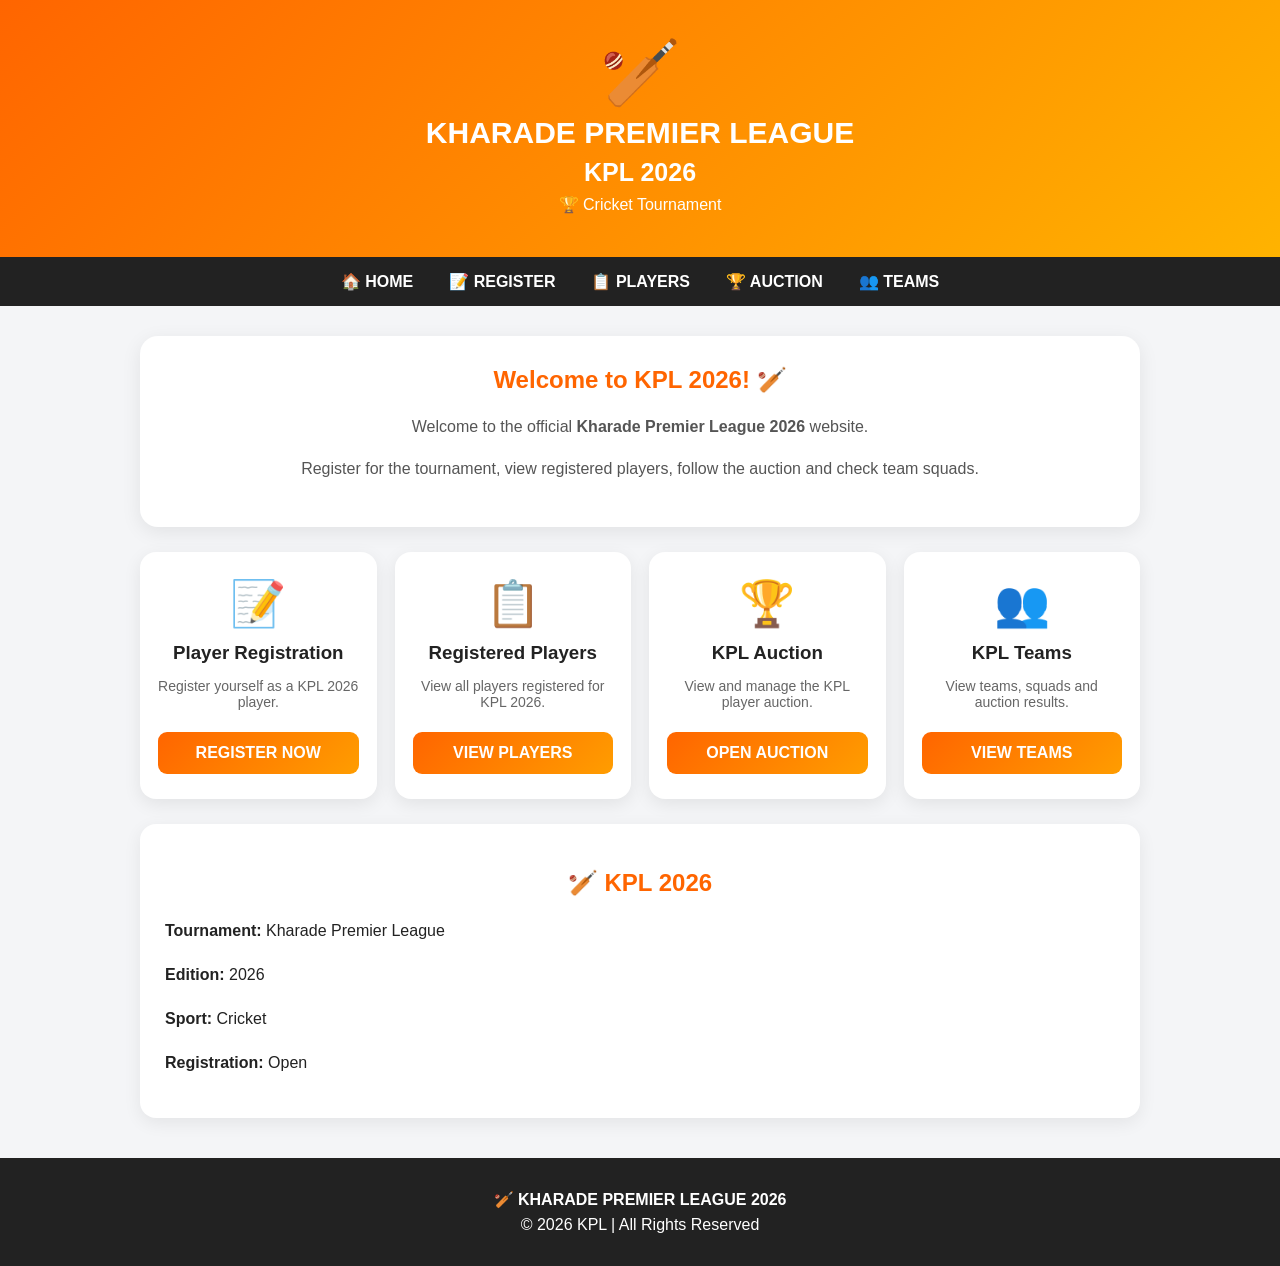
==== index.html @ 676b61d4 "Add files via upload" ====
<!DOCTYPE html>
<html lang="en">

<head>

<meta charset="UTF-8">

<meta name="viewport"
content="width=device-width, initial-scale=1.0">

<title>KPL 2026 - Kharade Premier League</title>

<style>

* {
    box-sizing: border-box;
}

body {
    margin: 0;
    font-family: Arial, sans-serif;
    background: #f4f5f7;
    color: #222;
}

/* HEADER */

.header {
    background: linear-gradient(135deg, #ff6500, #ffb300);
    color: white;
    text-align: center;
    padding: 35px 15px;
}

.logo {
    font-size: 65px;
}

.header h1 {
    margin: 5px 0;
    font-size: 30px;
}

.header h2 {
    margin: 8px 0;
    font-size: 25px;
}

.header p {
    margin: 8px 0;
}

/* NAVIGATION */

.nav {
    background: #222;
    display: flex;
    justify-content: center;
    flex-wrap: wrap;
}

.nav a {
    color: white;
    text-decoration: none;
    padding: 15px 18px;
    font-weight: bold;
}

.nav a:hover {
    background: #ff7200;
}

/* CONTAINER */

.container {
    width: 94%;
    max-width: 1000px;
    margin: 30px auto;
}

/* WELCOME */

.welcome {
    background: white;
    padding: 30px 20px;
    border-radius: 18px;
    text-align: center;
    box-shadow: 0 5px 20px rgba(0,0,0,0.08);
}

.welcome h2 {
    color: #ff6500;
    margin-top: 0;
}

.welcome p {
    color: #555;
    line-height: 1.6;
}

/* CARDS */

.cards {
    display: grid;
    grid-template-columns: repeat(
        auto-fit,
        minmax(210px, 1fr)
    );

    gap: 18px;
    margin-top: 25px;
}

.card {
    background: white;
    padding: 25px 18px;
    border-radius: 16px;
    text-align: center;

    box-shadow: 0 5px 18px rgba(0,0,0,0.08);

    transition: 0.2s;
}

.card:hover {
    transform: translateY(-4px);
}

.icon {
    font-size: 45px;
}

.card h3 {
    margin: 12px 0 8px;
}

.card p {
    color: #666;
    font-size: 14px;
    min-height: 40px;
}

.card a {
    display: block;

    background: linear-gradient(
        135deg,
        #ff6500,
        #ff9d00
    );

    color: white;

    text-decoration: none;

    padding: 12px;

    border-radius: 9px;

    font-weight: bold;
}

/* INFORMATION */

.info {
    background: white;
    margin-top: 25px;
    padding: 25px;
    border-radius: 16px;

    box-shadow: 0 5px 18px rgba(0,0,0,0.07);
}

.info h2 {
    text-align: center;
    color: #ff6500;
}

.info p {
    padding: 5px 0;
}

/* FOOTER */

.footer {
    margin-top: 40px;
    background: #222;
    color: white;
    text-align: center;
    padding: 25px 15px;
}

.footer p {
    margin: 7px;
}

/* MOBILE */

@media (max-width: 600px) {

    .header h1 {
        font-size: 24px;
    }

    .header h2 {
        font-size: 21px;
    }

    .nav a {
        padding: 12px 10px;
        font-size: 14px;
    }

}

</style>

</head>


<body>


<!-- ================= HEADER ================= -->

<header class="header">

    <div class="logo">
        🏏
    </div>

    <h1>
        KHARADE PREMIER LEAGUE
    </h1>

    <h2>
        KPL 2026
    </h2>

    <p>
        🏆 Cricket Tournament
    </p>

</header>



<!-- ================= NAVIGATION ================= -->

<nav class="nav">

    <a href="index.html">
        🏠 HOME
    </a>

    <a href="registration.html">
        📝 REGISTER
    </a>

    <a href="players.html">
        📋 PLAYERS
    </a>

    <a href="auction.html">
        🏆 AUCTION
    </a>

    <a href="team.html">
        👥 TEAMS
    </a>

</nav>



<!-- ================= MAIN ================= -->

<div class="container">


    <!-- WELCOME -->

    <div class="welcome">

        <h2>
            Welcome to KPL 2026! 🏏
        </h2>

        <p>
            Welcome to the official
            <b>Kharade Premier League 2026</b>
            website.
        </p>

        <p>
            Register for the tournament,
            view registered players,
            follow the auction and
            check team squads.
        </p>

    </div>



    <!-- ================= OPTIONS ================= -->

    <div class="cards">


        <!-- REGISTRATION -->

        <div class="card">

            <div class="icon">
                📝
            </div>

            <h3>
                Player Registration
            </h3>

            <p>
                Register yourself as a
                KPL 2026 player.
            </p>

            <a href="registration.html">
                REGISTER NOW
            </a>

        </div>



        <!-- PLAYERS -->

        <div class="card">

            <div class="icon">
                📋
            </div>

            <h3>
                Registered Players
            </h3>

            <p>
                View all players registered
                for KPL 2026.
            </p>

            <a href="players.html">
                VIEW PLAYERS
            </a>

        </div>



        <!-- AUCTION -->

        <div class="card">

            <div class="icon">
                🏆
            </div>

            <h3>
                KPL Auction
            </h3>

            <p>
                View and manage the
                KPL player auction.
            </p>

            <a href="auction.html">
                OPEN AUCTION
            </a>

        </div>



        <!-- TEAMS -->

        <div class="card">

            <div class="icon">
                👥
            </div>

            <h3>
                KPL Teams
            </h3>

            <p>
                View teams, squads and
                auction results.
            </p>

            <a href="team.html">
                VIEW TEAMS
            </a>

        </div>


    </div>



    <!-- ================= INFO ================= -->

    <div class="info">

        <h2>
            🏏 KPL 2026
        </h2>

        <p>
            <b>Tournament:</b>
            Kharade Premier League
        </p>

        <p>
            <b>Edition:</b>
            2026
        </p>

        <p>
            <b>Sport:</b>
            Cricket
        </p>

        <p>
            <b>Registration:</b>
            Open
        </p>

    </div>


</div>



<!-- ================= FOOTER ================= -->

<footer class="footer">

    <p>
        🏏 <b>KHARADE PREMIER LEAGUE 2026</b>
    </p>

    <p>
        © 2026 KPL | All Rights Reserved
    </p>

</footer>


</body>

</html>
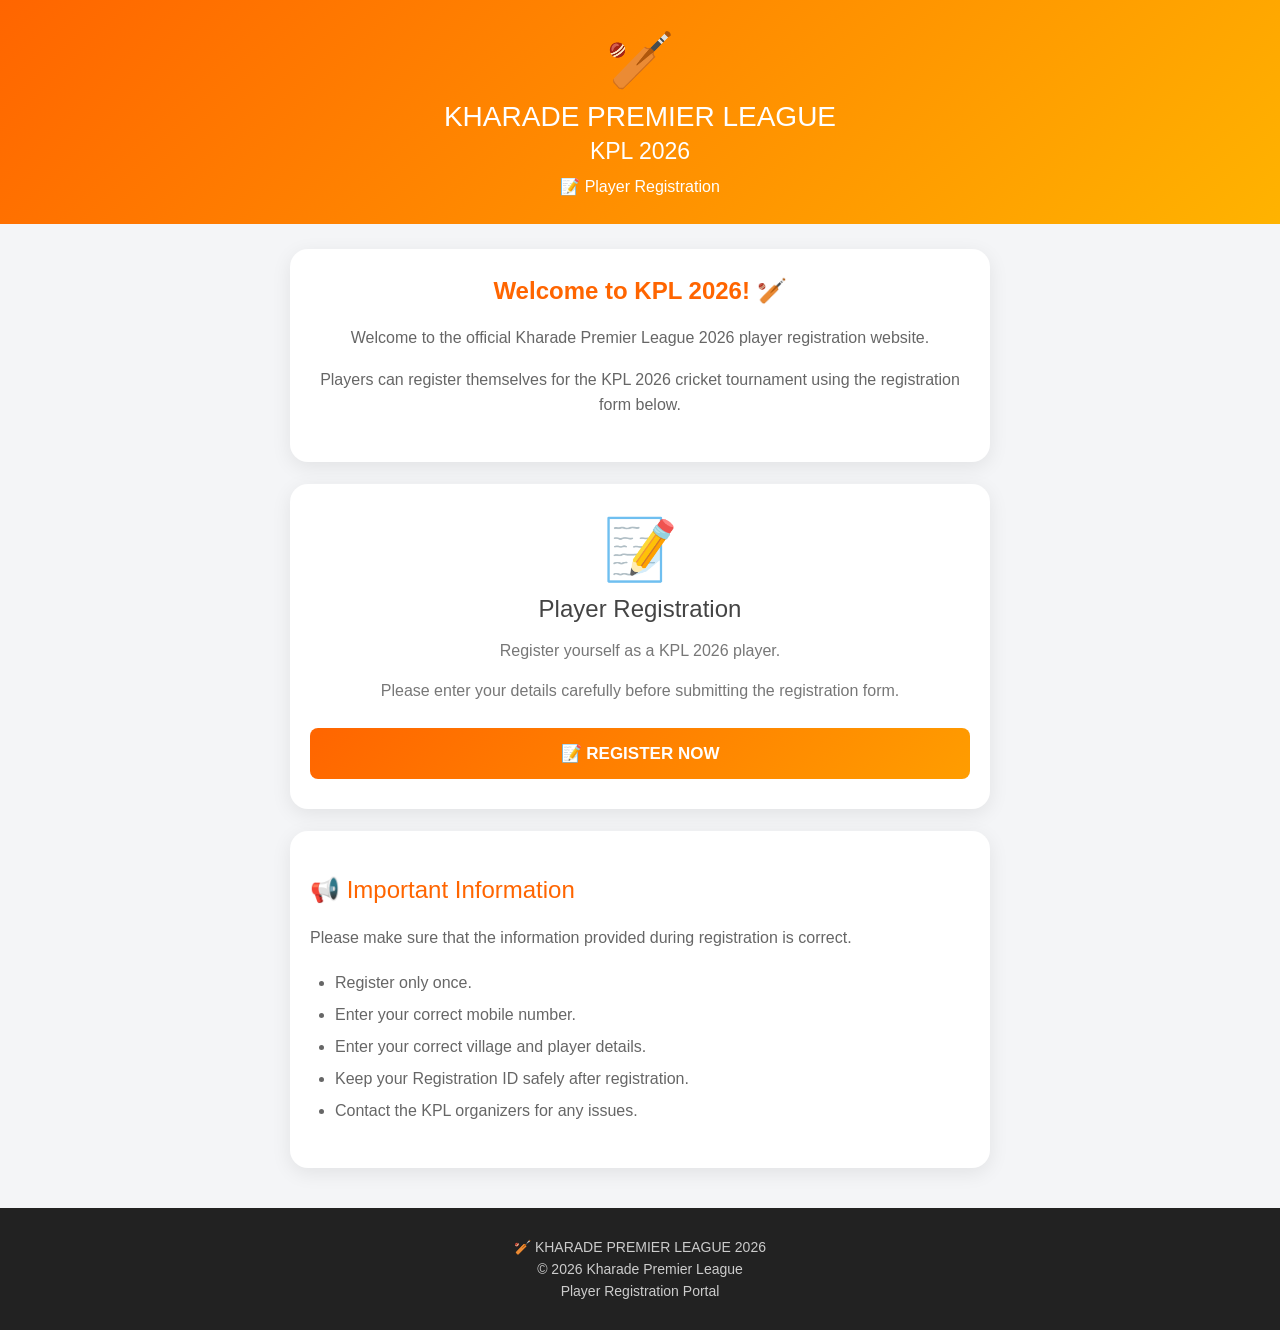
==== commit f86d4a9f: "Update index.html" ====
--- a/index.html
+++ b/index.html
@@ -1,17 +1,12 @@
 <!DOCTYPE html>
 <html lang="en">
-
 <head>
-
 <meta charset="UTF-8">
-
-<meta name="viewport"
-content="width=device-width, initial-scale=1.0">
-
-<title>KPL 2026 - Kharade Premier League</title>
+<meta name="viewport" content="width=device-width, initial-scale=1.0">
+
+<title>KPL 2026 - Player Registration</title>
 
 <style>
-
 * {
     box-sizing: border-box;
 }
@@ -24,65 +19,45 @@
 }
 
 /* HEADER */
-
 .header {
     background: linear-gradient(135deg, #ff6500, #ffb300);
     color: white;
     text-align: center;
-    padding: 35px 15px;
+    padding: 28px 15px;
 }
 
 .logo {
-    font-size: 65px;
+    font-size: 55px;
 }
 
 .header h1 {
-    margin: 5px 0;
-    font-size: 30px;
+    margin: 8px 0 5px;
+    font-size: 28px;
+    font-weight: 400;
 }
 
 .header h2 {
-    margin: 8px 0;
-    font-size: 25px;
+    margin: 0;
+    font-size: 23px;
+    font-weight: 400;
 }
 
 .header p {
-    margin: 8px 0;
-}
-
-/* NAVIGATION */
-
-.nav {
-    background: #222;
-    display: flex;
-    justify-content: center;
-    flex-wrap: wrap;
-}
-
-.nav a {
-    color: white;
-    text-decoration: none;
-    padding: 15px 18px;
-    font-weight: bold;
-}
-
-.nav a:hover {
-    background: #ff7200;
+    margin: 12px 0 0;
+    font-size: 16px;
 }
 
 /* CONTAINER */
-
 .container {
     width: 94%;
-    max-width: 1000px;
-    margin: 30px auto;
+    max-width: 700px;
+    margin: 25px auto;
 }
 
 /* WELCOME */
-
 .welcome {
     background: white;
-    padding: 30px 20px;
+    padding: 28px 20px;
     border-radius: 18px;
     text-align: center;
     box-shadow: 0 5px 20px rgba(0,0,0,0.08);
@@ -94,373 +69,220 @@
 }
 
 .welcome p {
-    color: #555;
+    color: #666;
     line-height: 1.6;
 }
 
-/* CARDS */
-
-.cards {
-    display: grid;
-    grid-template-columns: repeat(
-        auto-fit,
-        minmax(210px, 1fr)
-    );
-
-    gap: 18px;
+/* REGISTRATION CARD */
+.registration-card {
+    background: white;
+    margin-top: 22px;
+    padding: 30px 20px;
+    border-radius: 18px;
+    text-align: center;
+    box-shadow: 0 5px 20px rgba(0,0,0,0.08);
+}
+
+.registration-icon {
+    font-size: 60px;
+    margin-bottom: 10px;
+}
+
+.registration-card h2 {
+    margin: 8px 0;
+    color: #444;
+    font-weight: 400;
+}
+
+.registration-card p {
+    color: #777;
+    line-height: 1.5;
+}
+
+/* BUTTON */
+.register-btn {
+    display: block;
+    width: 100%;
     margin-top: 25px;
-}
-
-.card {
-    background: white;
-    padding: 25px 18px;
-    border-radius: 16px;
-    text-align: center;
-
-    box-shadow: 0 5px 18px rgba(0,0,0,0.08);
-
-    transition: 0.2s;
-}
-
-.card:hover {
-    transform: translateY(-4px);
-}
-
-.icon {
-    font-size: 45px;
-}
-
-.card h3 {
-    margin: 12px 0 8px;
-}
-
-.card p {
-    color: #666;
-    font-size: 14px;
-    min-height: 40px;
-}
-
-.card a {
-    display: block;
-
-    background: linear-gradient(
-        135deg,
-        #ff6500,
-        #ff9d00
-    );
-
+    padding: 15px;
+    background: linear-gradient(135deg, #ff6500, #ff9d00);
     color: white;
-
     text-decoration: none;
-
-    padding: 12px;
-
-    border-radius: 9px;
-
+    border-radius: 8px;
+    font-size: 17px;
     font-weight: bold;
+    border: none;
+}
+
+.register-btn:hover {
+    opacity: 0.9;
 }
 
 /* INFORMATION */
-
 .info {
     background: white;
-    margin-top: 25px;
-    padding: 25px;
-    border-radius: 16px;
-
-    box-shadow: 0 5px 18px rgba(0,0,0,0.07);
+    margin-top: 22px;
+    padding: 25px 20px;
+    border-radius: 18px;
+    box-shadow: 0 5px 20px rgba(0,0,0,0.08);
 }
 
 .info h2 {
-    text-align: center;
     color: #ff6500;
+    font-weight: 400;
 }
 
 .info p {
-    padding: 5px 0;
+    color: #666;
+    line-height: 1.7;
+}
+
+.info ul {
+    color: #666;
+    line-height: 2;
+    padding-left: 25px;
 }
 
 /* FOOTER */
-
 .footer {
     margin-top: 40px;
+    padding: 25px 15px;
     background: #222;
-    color: white;
-    text-align: center;
-    padding: 25px 15px;
+    color: #ccc;
+    text-align: center;
+    font-size: 14px;
 }
 
 .footer p {
-    margin: 7px;
+    margin: 6px 0;
 }
 
 /* MOBILE */
-
-@media (max-width: 600px) {
+@media (max-width: 480px) {
+
+    .header {
+        padding: 25px 10px;
+    }
+
+    .logo {
+        font-size: 48px;
+    }
 
     .header h1 {
-        font-size: 24px;
+        font-size: 23px;
     }
 
     .header h2 {
-        font-size: 21px;
-    }
-
-    .nav a {
-        padding: 12px 10px;
-        font-size: 14px;
-    }
-
-}
-
+        font-size: 20px;
+    }
+
+    .container {
+        width: 94%;
+    }
+
+    .welcome,
+    .registration-card,
+    .info {
+        padding: 24px 18px;
+    }
+}
 </style>
-
 </head>
 
-
 <body>
 
-
-<!-- ================= HEADER ================= -->
-
+<!-- HEADER -->
 <header class="header">
 
-    <div class="logo">
-        🏏
-    </div>
-
-    <h1>
-        KHARADE PREMIER LEAGUE
-    </h1>
-
-    <h2>
-        KPL 2026
-    </h2>
-
-    <p>
-        🏆 Cricket Tournament
-    </p>
+    <div class="logo">🏏</div>
+
+    <h1>KHARADE PREMIER LEAGUE</h1>
+
+    <h2>KPL 2026</h2>
+
+    <p>📝 Player Registration</p>
 
 </header>
 
 
-
-<!-- ================= NAVIGATION ================= -->
-
-<nav class="nav">
-
-    <a href="index.html">
-        🏠 HOME
-    </a>
-
-    <a href="registration.html">
-        📝 REGISTER
-    </a>
-
-    <a href="players.html">
-        📋 PLAYERS
-    </a>
-
-    <a href="auction.html">
-        🏆 AUCTION
-    </a>
-
-    <a href="team.html">
-        👥 TEAMS
-    </a>
-
-</nav>
-
-
-
-<!-- ================= MAIN ================= -->
-
-<div class="container">
-
+<!-- MAIN CONTENT -->
+<main class="container">
 
     <!-- WELCOME -->
-
-    <div class="welcome">
-
-        <h2>
-            Welcome to KPL 2026! 🏏
-        </h2>
-
-        <p>
-            Welcome to the official
-            <b>Kharade Premier League 2026</b>
-            website.
-        </p>
-
-        <p>
-            Register for the tournament,
-            view registered players,
-            follow the auction and
-            check team squads.
-        </p>
-
-    </div>
-
-
-
-    <!-- ================= OPTIONS ================= -->
-
-    <div class="cards">
-
-
-        <!-- REGISTRATION -->
-
-        <div class="card">
-
-            <div class="icon">
-                📝
-            </div>
-
-            <h3>
-                Player Registration
-            </h3>
-
-            <p>
-                Register yourself as a
-                KPL 2026 player.
-            </p>
-
-            <a href="registration.html">
-                REGISTER NOW
-            </a>
-
-        </div>
-
-
-
-        <!-- PLAYERS -->
-
-        <div class="card">
-
-            <div class="icon">
-                📋
-            </div>
-
-            <h3>
-                Registered Players
-            </h3>
-
-            <p>
-                View all players registered
-                for KPL 2026.
-            </p>
-
-            <a href="players.html">
-                VIEW PLAYERS
-            </a>
-
-        </div>
-
-
-
-        <!-- AUCTION -->
-
-        <div class="card">
-
-            <div class="icon">
-                🏆
-            </div>
-
-            <h3>
-                KPL Auction
-            </h3>
-
-            <p>
-                View and manage the
-                KPL player auction.
-            </p>
-
-            <a href="auction.html">
-                OPEN AUCTION
-            </a>
-
-        </div>
-
-
-
-        <!-- TEAMS -->
-
-        <div class="card">
-
-            <div class="icon">
-                👥
-            </div>
-
-            <h3>
-                KPL Teams
-            </h3>
-
-            <p>
-                View teams, squads and
-                auction results.
-            </p>
-
-            <a href="team.html">
-                VIEW TEAMS
-            </a>
-
-        </div>
-
-
-    </div>
-
-
-
-    <!-- ================= INFO ================= -->
-
-    <div class="info">
-
-        <h2>
-            🏏 KPL 2026
-        </h2>
-
-        <p>
-            <b>Tournament:</b>
-            Kharade Premier League
-        </p>
-
-        <p>
-            <b>Edition:</b>
-            2026
-        </p>
-
-        <p>
-            <b>Sport:</b>
-            Cricket
-        </p>
-
-        <p>
-            <b>Registration:</b>
-            Open
-        </p>
-
-    </div>
-
-
-</div>
-
-
-
-<!-- ================= FOOTER ================= -->
-
+    <section class="welcome">
+
+        <h2>Welcome to KPL 2026! 🏏</h2>
+
+        <p>
+            Welcome to the official Kharade Premier League
+            2026 player registration website.
+        </p>
+
+        <p>
+            Players can register themselves for the
+            KPL 2026 cricket tournament using the
+            registration form below.
+        </p>
+
+    </section>
+
+
+    <!-- ONLY PUBLIC OPTION -->
+    <section class="registration-card">
+
+        <div class="registration-icon">📝</div>
+
+        <h2>Player Registration</h2>
+
+        <p>
+            Register yourself as a KPL 2026 player.
+        </p>
+
+        <p>
+            Please enter your details carefully before
+            submitting the registration form.
+        </p>
+
+        <a href="registration.html" class="register-btn">
+            📝 REGISTER NOW
+        </a>
+
+    </section>
+
+
+    <!-- INFORMATION -->
+    <section class="info">
+
+        <h2>📢 Important Information</h2>
+
+        <p>
+            Please make sure that the information provided
+            during registration is correct.
+        </p>
+
+        <ul>
+            <li>Register only once.</li>
+            <li>Enter your correct mobile number.</li>
+            <li>Enter your correct village and player details.</li>
+            <li>Keep your Registration ID safely after registration.</li>
+            <li>Contact the KPL organizers for any issues.</li>
+        </ul>
+
+    </section>
+
+</main>
+
+
+<!-- FOOTER -->
 <footer class="footer">
 
-    <p>
-        🏏 <b>KHARADE PREMIER LEAGUE 2026</b>
-    </p>
-
-    <p>
-        © 2026 KPL | All Rights Reserved
-    </p>
+    <p>🏏 KHARADE PREMIER LEAGUE 2026</p>
+
+    <p>© 2026 Kharade Premier League</p>
+
+    <p>Player Registration Portal</p>
 
 </footer>
 
-
 </body>
-
-</html>+</html>
